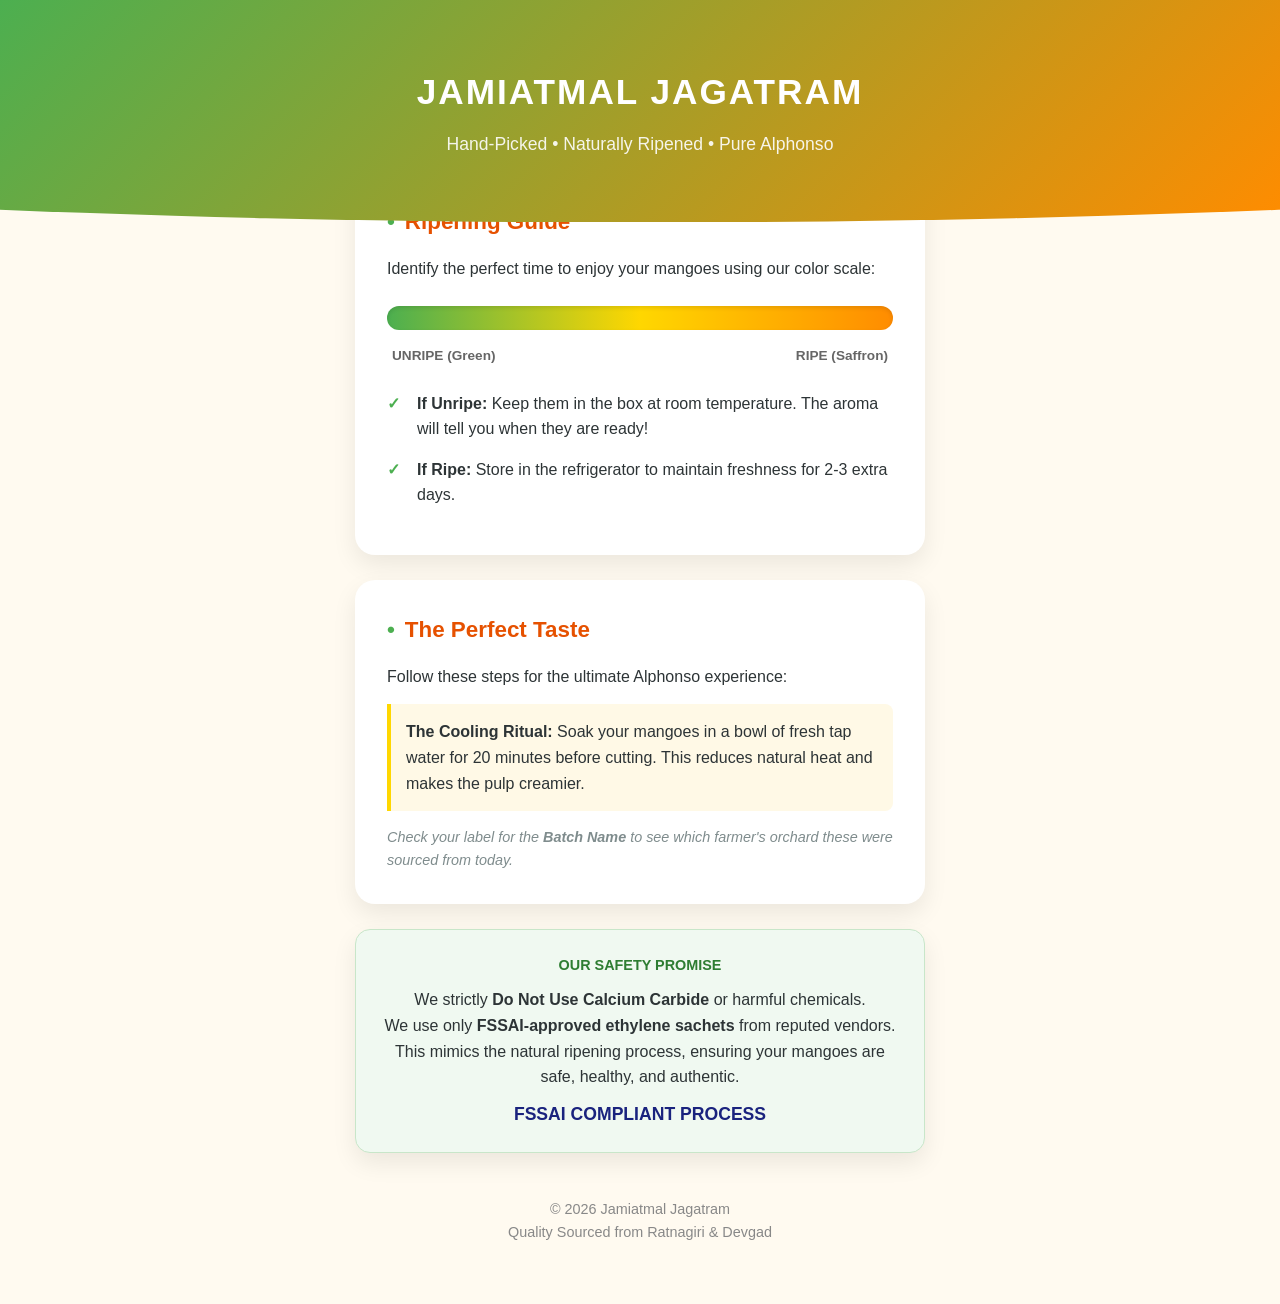
==== Mangoes.html @ 27df674a "Add Mangoes guide HTML file This HTML file serves as a guide for premium Alphonso mangoes, detailing" ====
<!DOCTYPE html>
<html lang="en">
<head>
    <meta charset="UTF-8">
    <meta name="viewport" content="width=device-width, initial-scale=1.0">
    <title>Jamiatmal Jagatram | Premium Alphonso Guide</title>
    <style>
        :root {
            --unripe-green: #4CAF50;
            --mid-yellow: #FFD700;
            --ripe-saffron: #FF8C00;
            --deep-orange: #E65100;
            --text-main: #2D3436;
            --bg-cream: #FFFAF0;
            --white: #FFFFFF;
        }

        * {
            box-sizing: border-box;
            margin: 0;
            padding: 0;
        }

        body {
            font-family: 'Segoe UI', Roboto, Helvetica, Arial, sans-serif;
            background-color: var(--bg-cream);
            color: var(--text-main);
            line-height: 1.6;
            padding-bottom: 40px;
        }

        /* Header Section */
        header {
            background: linear-gradient(135deg, var(--unripe-green), var(--ripe-saffron));
            color: white;
            text-align: center;
            padding: 4rem 1rem;
            clip-path: ellipse(150% 100% at 50% 0%);
        }

        header h1 {
            font-size: 2.2rem;
            letter-spacing: 2px;
            margin-bottom: 10px;
            text-transform: uppercase;
        }

        header p {
            font-size: 1.1rem;
            opacity: 0.9;
            font-weight: 300;
        }

        /* Main Container */
        .main-content {
            max-width: 600px;
            margin: -50px auto 20px;
            padding: 0 15px;
        }

        .card {
            background: var(--white);
            padding: 2rem;
            border-radius: 20px;
            box-shadow: 0 10px 25px rgba(0,0,0,0.08);
            margin-bottom: 25px;
        }

        h2 {
            color: var(--deep-orange);
            font-size: 1.4rem;
            margin-bottom: 1rem;
            display: flex;
            align-items: center;
        }

        h2::before {
            content: "•";
            margin-right: 10px;
            color: var(--unripe-green);
        }

        /* Ripening Scale */
        .scale-container {
            text-align: center;
            margin: 1.5rem 0;
        }

        .scale-bar {
            height: 24px;
            width: 100%;
            background: linear-gradient(to right, var(--unripe-green) 0%, var(--mid-yellow) 50%, var(--ripe-saffron) 100%);
            border-radius: 12px;
            margin: 15px 0;
            box-shadow: inset 0 2px 4px rgba(0,0,0,0.1);
        }

        .scale-labels {
            display: flex;
            justify-content: space-between;
            font-size: 0.85rem;
            font-weight: bold;
            color: #666;
            padding: 0 5px;
        }

        /* Instructions List */
        ul {
            list-style: none;
        }

        li {
            margin-bottom: 15px;
            padding-left: 30px;
            position: relative;
        }

        li::before {
            content: "✓";
            position: absolute;
            left: 0;
            color: var(--unripe-green);
            font-weight: bold;
        }

        .highlight-box {
            background: #FFF9E6;
            border-left: 4px solid var(--mid-yellow);
            padding: 15px;
            border-radius: 0 8px 8px 0;
            margin: 15px 0;
        }

        /* Safety Pledge Section */
        .safety-pledge {
            background-color: #F0F9F1;
            border: 1px solid #C8E6C9;
            padding: 1.5rem;
            border-radius: 15px;
            text-align: center;
        }

        .safety-title {
            color: #2E7D32;
            font-weight: bold;
            text-transform: uppercase;
            font-size: 0.9rem;
            margin-bottom: 10px;
            display: block;
        }

        .fssai-logo {
            font-weight: 800;
            color: #1A237E;
            font-size: 1.1rem;
            margin-top: 10px;
            display: block;
        }

        /* Footer */
        footer {
            text-align: center;
            padding: 20px;
            color: #888;
            font-size: 0.9rem;
        }

        .farmer-note {
            font-style: italic;
            color: #7f8c8d;
            font-size: 0.9rem;
            margin-top: 10px;
        }
    </style>
</head>
<body>

<header>
    <h1>JAMIATMAL JAGATRAM</h1>
    <p>Hand-Picked • Naturally Ripened • Pure Alphonso</p>
</header>

<div class="main-content">
    
    <div class="card">
        <h2>Ripening Guide</h2>
        <p>Identify the perfect time to enjoy your mangoes using our color scale:</p>
        
        <div class="scale-container">
            <div class="scale-bar"></div>
            <div class="scale-labels">
                <span>UNRIPE (Green)</span>
                <span>RIPE (Saffron)</span>
            </div>
        </div>

        <ul>
            <li><strong>If Unripe:</strong> Keep them in the box at room temperature. The aroma will tell you when they are ready!</li>
            <li><strong>If Ripe:</strong> Store in the refrigerator to maintain freshness for 2-3 extra days.</li>
        </ul>
    </div>

    <div class="card">
        <h2>The Perfect Taste</h2>
        <p>Follow these steps for the ultimate Alphonso experience:</p>
        <div class="highlight-box">
            <strong>The Cooling Ritual:</strong> Soak your mangoes in a bowl of fresh tap water for 20 minutes before cutting. This reduces natural heat and makes the pulp creamier.
        </div>
        <p class="farmer-note">Check your label for the <strong>Batch Name</strong> to see which farmer's orchard these were sourced from today.</p>
    </div>

    <div class="card safety-pledge">
        <span class="safety-title">Our Safety Promise</span>
        <p>We strictly <strong>Do Not Use Calcium Carbide</strong> or harmful chemicals. </p>
        <p>We use only <strong>FSSAI-approved ethylene sachets</strong> from reputed vendors. This mimics the natural ripening process, ensuring your mangoes are safe, healthy, and authentic.</p>
        <span class="fssai-logo">FSSAI COMPLIANT PROCESS</span>
    </div>

</div>

<footer>
    <p>&copy; 2026 Jamiatmal Jagatram</p>
    <p>Quality Sourced from Ratnagiri & Devgad</p>
</footer>

</body>
</html>
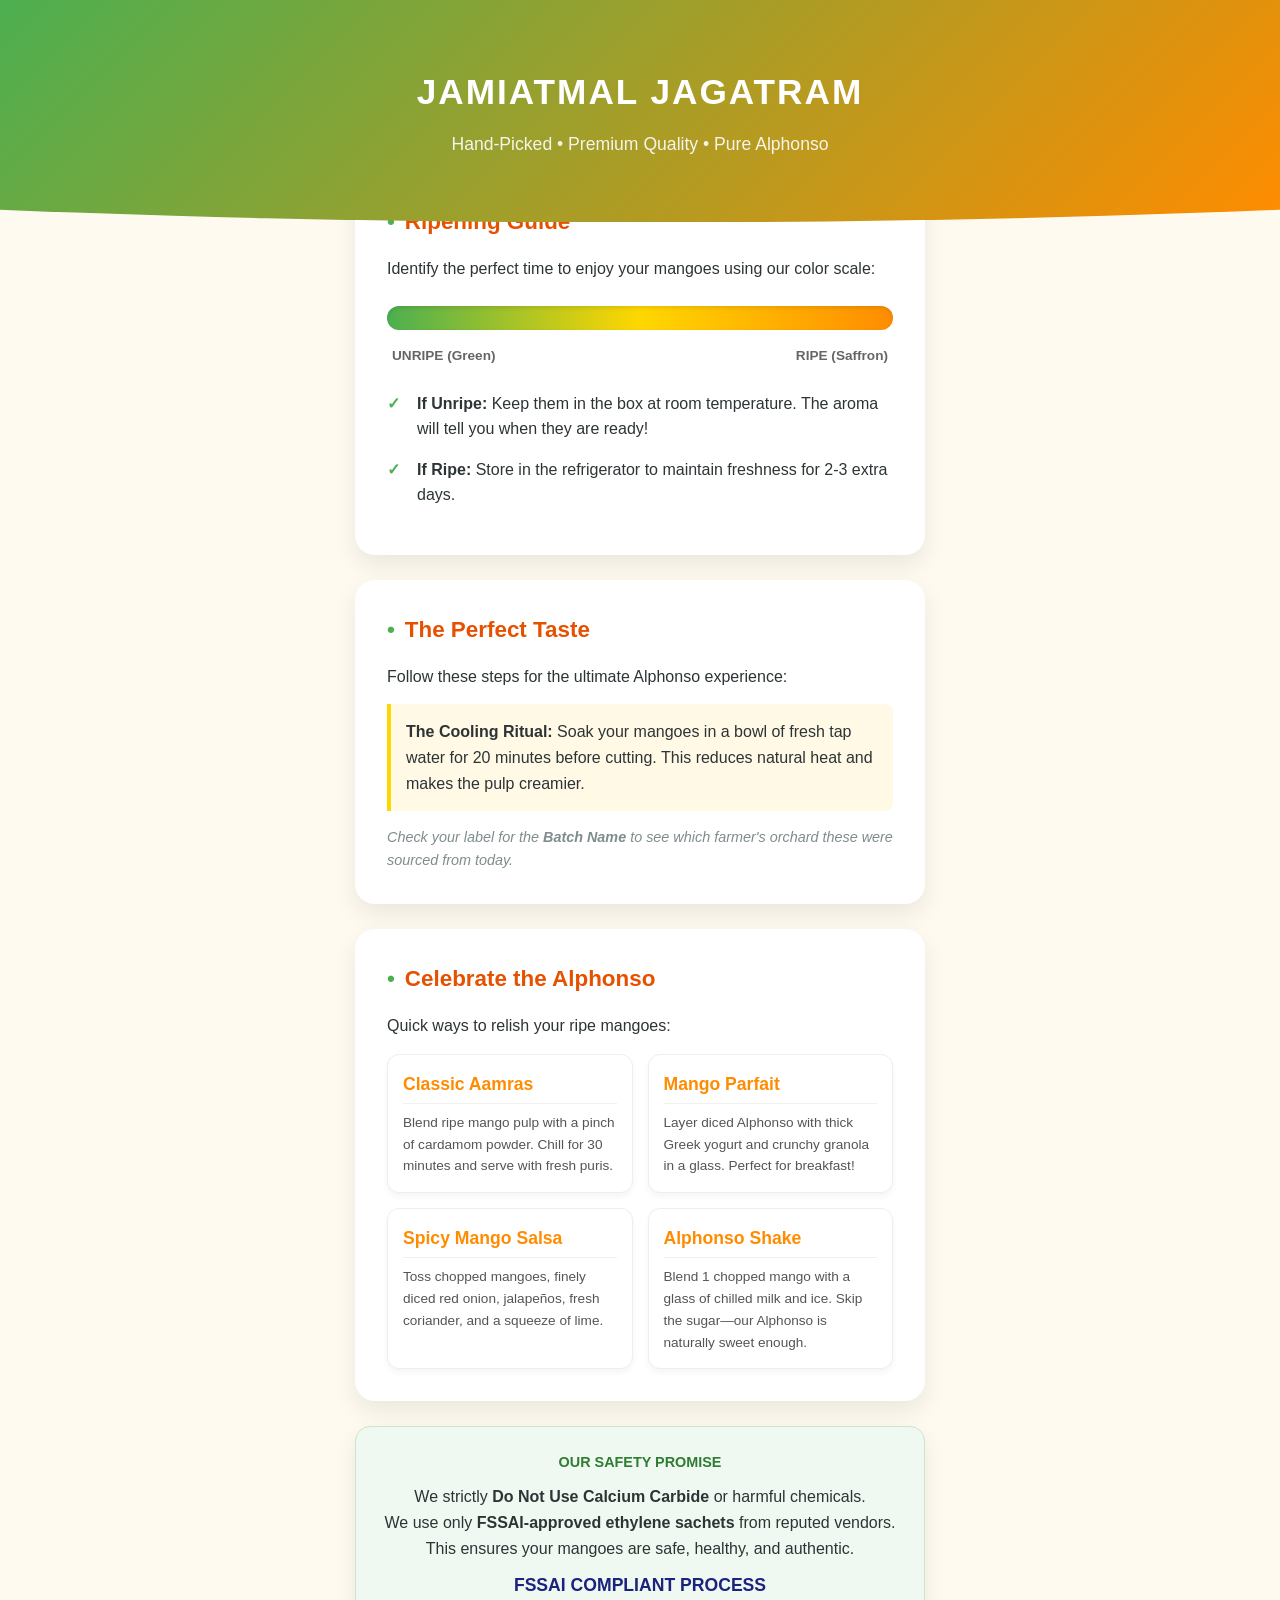
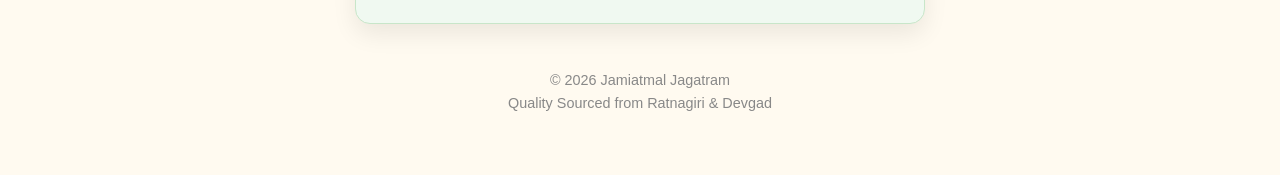
==== commit 176cfd0b: "Update Mangoes.html" ====
--- a/Mangoes.html
+++ b/Mangoes.html
@@ -131,6 +131,48 @@
             margin: 15px 0;
         }
 
+        /* Recipe Grid */
+        .recipe-grid {
+            display: grid;
+            grid-template-columns: 1fr 1fr;
+            gap: 15px;
+            margin-top: 15px;
+        }
+
+        @media (max-width: 400px) {
+            .recipe-grid {
+                grid-template-columns: 1fr;
+            }
+        }
+
+        .recipe-mini-card {
+            background: #fff;
+            border: 1px solid #eee;
+            border-radius: 12px;
+            padding: 15px;
+            box-shadow: 0 4px 6px rgba(0,0,0,0.04);
+            transition: transform 0.2s;
+        }
+
+        .recipe-mini-card:hover {
+            transform: translateY(-3px);
+            border-color: var(--ripe-saffron);
+        }
+
+        .recipe-title {
+            color: var(--ripe-saffron);
+            font-weight: bold;
+            font-size: 1.1rem;
+            margin-bottom: 8px;
+            border-bottom: 1px solid #f0f0f0;
+            padding-bottom: 5px;
+        }
+
+        .recipe-text {
+            font-size: 0.85rem;
+            color: #555;
+        }
+
         /* Safety Pledge Section */
         .safety-pledge {
             background-color: #F0F9F1;
@@ -177,7 +219,7 @@
 
 <header>
     <h1>JAMIATMAL JAGATRAM</h1>
-    <p>Hand-Picked • Naturally Ripened • Pure Alphonso</p>
+    <p>Hand-Picked • Premium Quality • Pure Alphonso</p>
 </header>
 
 <div class="main-content">
@@ -209,10 +251,37 @@
         <p class="farmer-note">Check your label for the <strong>Batch Name</strong> to see which farmer's orchard these were sourced from today.</p>
     </div>
 
+    <div class="card">
+        <h2>Celebrate the Alphonso</h2>
+        <p>Quick ways to relish your ripe mangoes:</p>
+        
+        <div class="recipe-grid">
+            <div class="recipe-mini-card">
+                <div class="recipe-title">Classic Aamras</div>
+                <div class="recipe-text">Blend ripe mango pulp with a pinch of cardamom powder. Chill for 30 minutes and serve with fresh puris.</div>
+            </div>
+            
+            <div class="recipe-mini-card">
+                <div class="recipe-title">Mango Parfait</div>
+                <div class="recipe-text">Layer diced Alphonso with thick Greek yogurt and crunchy granola in a glass. Perfect for breakfast!</div>
+            </div>
+            
+            <div class="recipe-mini-card">
+                <div class="recipe-title">Spicy Mango Salsa</div>
+                <div class="recipe-text">Toss chopped mangoes, finely diced red onion, jalapeños, fresh coriander, and a squeeze of lime.</div>
+            </div>
+            
+            <div class="recipe-mini-card">
+                <div class="recipe-title">Alphonso Shake</div>
+                <div class="recipe-text">Blend 1 chopped mango with a glass of chilled milk and ice. Skip the sugar—our Alphonso is naturally sweet enough.</div>
+            </div>
+        </div>
+    </div>
+
     <div class="card safety-pledge">
         <span class="safety-title">Our Safety Promise</span>
-        <p>We strictly <strong>Do Not Use Calcium Carbide</strong> or harmful chemicals. </p>
-        <p>We use only <strong>FSSAI-approved ethylene sachets</strong> from reputed vendors. This mimics the natural ripening process, ensuring your mangoes are safe, healthy, and authentic.</p>
+        <p>We strictly <strong>Do Not Use Calcium Carbide</strong> or harmful chemicals.</p>
+        <p>We use only <strong>FSSAI-approved ethylene sachets</strong> from reputed vendors. This ensures your mangoes are safe, healthy, and authentic.</p>
         <span class="fssai-logo">FSSAI COMPLIANT PROCESS</span>
     </div>
 
